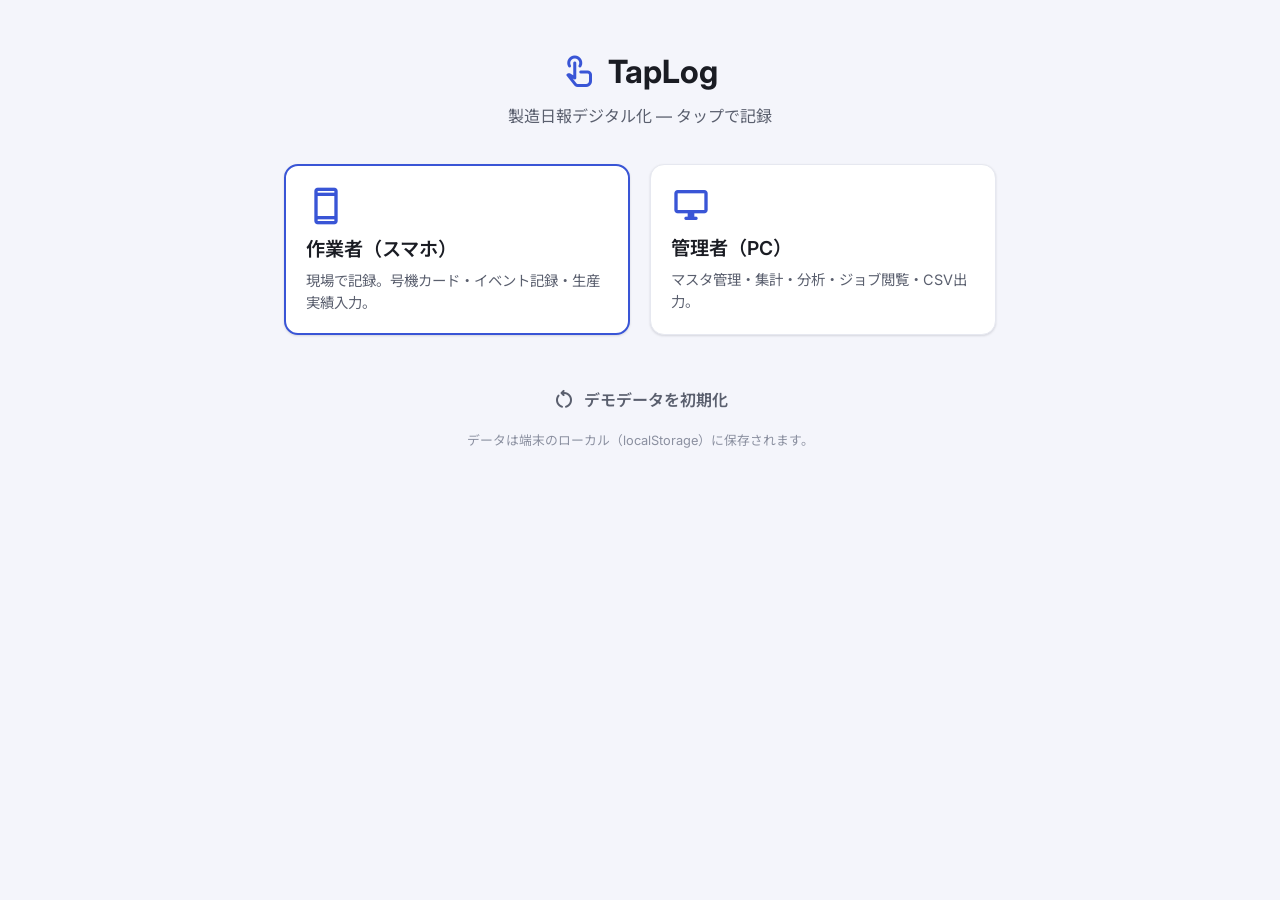
==== app/index.html @ ac2a0f9d "feat: TapLog 製造日報デジタル化アプリ（作業者/管理者2フロント） 要件 v0.7 と画面サンプルに基づく試作実装。 - ビルド不要の静的SPA（Vanilla JS / ES Modul" ====
<!DOCTYPE html>
<html lang="ja" data-theme="light">
  <head>
    <meta charset="UTF-8" />
    <meta name="viewport" content="width=device-width, initial-scale=1.0, viewport-fit=cover" />
    <meta name="theme-color" content="#3955d6" />
    <title>TapLog — 製造日報</title>

    <!-- Fonts: Inter (UI) + Roboto Mono (clocks) + Noto Sans JP (日本語) -->
    <link rel="preconnect" href="https://fonts.googleapis.com" />
    <link rel="preconnect" href="https://fonts.gstatic.com" crossorigin />
    <link
      href="https://fonts.googleapis.com/css2?family=Inter:wght@400;500;600;700&family=Noto+Sans+JP:wght@400;500;700&family=Roboto+Mono:wght@400;500&display=swap"
      rel="stylesheet"
    />
    <!-- Material Symbols (Material Design icons) -->
    <link
      rel="stylesheet"
      href="https://fonts.googleapis.com/css2?family=Material+Symbols+Rounded:opsz,wght,FILL,GRAD@20..48,100..700,0..1,-50..200&display=block"
    />

    <link rel="stylesheet" href="./css/tokens.css" />
    <link rel="stylesheet" href="./css/base.css" />
    <link rel="stylesheet" href="./css/worker.css" />
    <link rel="stylesheet" href="./css/admin.css" />
  </head>
  <body>
    <div id="app">
      <noscript>TapLog はJavaScriptを有効にしてご利用ください。</noscript>
    </div>
    <script type="module" src="./js/main.js"></script>
  </body>
</html>
---- app/css/tokens.css ----
/* ============================================================
   TapLog — Design Tokens (Material Design 3 inspired)
   Defines the CSS variables consumed across the app. The
   variable names mirror those used in the original mockups so
   the mockup markup carries over unchanged.
   ============================================================ */

:root {
  /* --- Brand / primary palette (M3 "primary" role) --- */
  --md-primary: #3955d6;
  --md-primary-hover: #2f49ba;
  --md-primary-container: #e1e6ff;
  --md-on-primary: #ffffff;

  /* --- Neutral surfaces --- */
  --color-background-primary: #ffffff;
  --color-background-secondary: #f4f5fb;
  --color-background-tertiary: #e8eaf3;

  /* --- Text roles --- */
  --color-text-primary: #1a1c23;
  --color-text-secondary: #5a5f6e;
  --color-text-tertiary: #8b90a0;

  /* --- Semantic: info / success / warning / danger --- */
  --color-text-info: #3955d6;
  --color-background-info: #e1e6ff;
  --color-border-info: #3955d6;

  --color-text-success: #1b7f4b;
  --color-background-success: #d8f3e3;

  --color-text-warning: #9a6700;
  --color-background-warning: #fdf0d2;

  --color-text-danger: #b3261e;
  --color-background-danger: #fbe1df;

  /* --- Borders --- */
  --color-border-primary: #c9cdda;
  --color-border-secondary: #d8dbe6;
  --color-border-tertiary: #e6e8f0;

  /* --- Radius scale --- */
  --border-radius-sm: 6px;
  --border-radius-md: 10px;
  --border-radius-lg: 14px;
  --border-radius-xl: 24px;
  --border-radius-pill: 999px;

  /* --- Elevation (M3 surface tints / shadows) --- */
  --shadow-1: 0 1px 2px rgba(20, 22, 35, 0.06), 0 1px 3px rgba(20, 22, 35, 0.08);
  --shadow-2: 0 2px 6px rgba(20, 22, 35, 0.08), 0 4px 12px rgba(20, 22, 35, 0.06);
  --shadow-3: 0 8px 24px rgba(20, 22, 35, 0.12);

  /* --- Typography --- */
  --font-sans: "Inter", "Hiragino Kaku Gothic ProN", "Noto Sans JP",
    "Yu Gothic", "Meiryo", system-ui, -apple-system, sans-serif;
  --font-mono: "Roboto Mono", "SF Mono", "Consolas", monospace;

  /* --- Worker (smartphone) larger base sizing --- */
  --worker-font-base: 17px;
  --worker-touch-min: 56px;

  /* --- Layout --- */
  --header-height: 60px;
  --admin-sidebar-width: 232px;
}

/* ============================================================
   Dark theme — opt-in via [data-theme="dark"] on <html>.
   ============================================================ */
:root[data-theme="dark"] {
  --md-primary: #aebbff;
  --md-primary-hover: #c4cdff;
  --md-primary-container: #2a3580;
  --md-on-primary: #1a1c23;

  --color-background-primary: #15171e;
  --color-background-secondary: #1d2029;
  --color-background-tertiary: #272b37;

  --color-text-primary: #eceef5;
  --color-text-secondary: #aab0c0;
  --color-text-tertiary: #7d8294;

  --color-text-info: #aebbff;
  --color-background-info: #2a3580;
  --color-border-info: #6f81e8;

  --color-text-success: #74dca1;
  --color-background-success: #143a26;

  --color-text-warning: #f0c668;
  --color-background-warning: #3d3013;

  --color-text-danger: #f2b8b5;
  --color-background-danger: #4a1d1a;

  --color-border-primary: #3a3f4d;
  --color-border-secondary: #2f3340;
  --color-border-tertiary: #272b37;

  --shadow-1: 0 1px 2px rgba(0, 0, 0, 0.4);
  --shadow-2: 0 2px 8px rgba(0, 0, 0, 0.45);
  --shadow-3: 0 8px 24px rgba(0, 0, 0, 0.55);
}
---- app/css/base.css ----
/* ============================================================
   TapLog — Base styles & shared components
   ============================================================ */

*,
*::before,
*::after {
  box-sizing: border-box;
}

html,
body {
  margin: 0;
  padding: 0;
  height: 100%;
}

body {
  font-family: var(--font-sans);
  color: var(--color-text-primary);
  background: var(--color-background-secondary);
  -webkit-font-smoothing: antialiased;
  text-rendering: optimizeLegibility;
  line-height: 1.5;
}

#app {
  min-height: 100%;
}

/* Accessibility helper */
.sr-only {
  position: absolute;
  width: 1px;
  height: 1px;
  padding: 0;
  margin: -1px;
  overflow: hidden;
  clip: rect(0, 0, 0, 0);
  border: 0;
}

/* Material Symbols icon sizing */
.material-symbols-rounded {
  font-variation-settings: "FILL" 0, "wght" 400, "GRAD" 0, "opsz" 24;
  vertical-align: middle;
  user-select: none;
  line-height: 1;
}

/* ---- Form controls ---- */
input,
select,
textarea,
button {
  font-family: inherit;
  font-size: 1rem;
  color: var(--color-text-primary);
}

input[type="text"],
input[type="number"],
input[type="password"],
select,
textarea {
  width: 100%;
  padding: 12px 14px;
  background: var(--color-background-primary);
  border: 1px solid var(--color-border-secondary);
  border-radius: var(--border-radius-md);
  transition: border-color 0.15s, box-shadow 0.15s;
}

input:focus,
select:focus,
textarea:focus {
  outline: none;
  border-color: var(--md-primary);
  box-shadow: 0 0 0 3px var(--md-primary-container);
}

label {
  font-weight: 500;
}

/* ---- Buttons ---- */
.btn {
  display: inline-flex;
  align-items: center;
  justify-content: center;
  gap: 8px;
  padding: 12px 20px;
  border: none;
  border-radius: var(--border-radius-md);
  font-size: 1rem;
  font-weight: 600;
  cursor: pointer;
  transition: background 0.15s, box-shadow 0.15s, transform 0.05s;
  text-decoration: none;
  white-space: nowrap;
}

.btn:active {
  transform: scale(0.985);
}

.btn-primary {
  background: var(--md-primary);
  color: var(--md-on-primary);
}

.btn-primary:hover {
  background: var(--md-primary-hover);
}

.btn-tonal {
  background: var(--color-background-info);
  color: var(--color-text-info);
}

.btn-outline {
  background: var(--color-background-primary);
  border: 1px solid var(--color-border-secondary);
  color: var(--color-text-primary);
}

.btn-outline:hover {
  background: var(--color-background-secondary);
}

.btn-ghost {
  background: transparent;
  color: var(--color-text-secondary);
}

.btn-ghost:hover {
  background: var(--color-background-secondary);
}

.btn-danger {
  background: var(--color-background-danger);
  color: var(--color-text-danger);
}

.btn:disabled {
  opacity: 0.5;
  cursor: not-allowed;
}

/* ---- Badges ---- */
.badge {
  display: inline-flex;
  align-items: center;
  gap: 4px;
  font-size: 0.8rem;
  font-weight: 600;
  padding: 3px 10px;
  border-radius: var(--border-radius-md);
  white-space: nowrap;
}

.badge-success {
  background: var(--color-background-success);
  color: var(--color-text-success);
}
.badge-warning {
  background: var(--color-background-warning);
  color: var(--color-text-warning);
}
.badge-info {
  background: var(--color-background-info);
  color: var(--color-text-info);
}
.badge-neutral {
  background: var(--color-background-tertiary);
  color: var(--color-text-secondary);
}
.badge-danger {
  background: var(--color-background-danger);
  color: var(--color-text-danger);
}

/* ---- Cards ---- */
.card {
  background: var(--color-background-primary);
  border: 1px solid var(--color-border-tertiary);
  border-radius: var(--border-radius-lg);
  box-shadow: var(--shadow-1);
}

/* ---- Toast / snackbar ---- */
#toast-host {
  position: fixed;
  left: 50%;
  bottom: 24px;
  transform: translateX(-50%);
  z-index: 1000;
  display: flex;
  flex-direction: column;
  gap: 8px;
  align-items: center;
  pointer-events: none;
}

.toast {
  background: var(--color-text-primary);
  color: var(--color-background-primary);
  padding: 12px 20px;
  border-radius: var(--border-radius-pill);
  box-shadow: var(--shadow-3);
  font-size: 0.95rem;
  font-weight: 500;
  animation: toast-in 0.2s ease;
  max-width: 92vw;
}

.toast.toast-success {
  background: var(--color-text-success);
  color: #fff;
}
.toast.toast-danger {
  background: var(--color-text-danger);
  color: #fff;
}

@keyframes toast-in {
  from {
    opacity: 0;
    transform: translateY(12px);
  }
}

/* ---- Modal / dialog ---- */
.modal-backdrop {
  position: fixed;
  inset: 0;
  background: rgba(15, 17, 25, 0.45);
  display: flex;
  align-items: center;
  justify-content: center;
  z-index: 900;
  padding: 16px;
  animation: fade-in 0.15s ease;
}

.modal {
  background: var(--color-background-primary);
  border-radius: var(--border-radius-lg);
  box-shadow: var(--shadow-3);
  width: 100%;
  max-width: 440px;
  max-height: 90vh;
  overflow-y: auto;
  animation: modal-in 0.2s ease;
}

.modal-header {
  padding: 20px 20px 8px;
  font-size: 1.15rem;
  font-weight: 600;
}

.modal-body {
  padding: 8px 20px 20px;
  display: flex;
  flex-direction: column;
  gap: 14px;
}

.modal-actions {
  display: flex;
  justify-content: flex-end;
  gap: 10px;
  padding: 8px 20px 20px;
}

.field {
  display: flex;
  flex-direction: column;
  gap: 6px;
}

.field-label {
  font-size: 0.85rem;
  color: var(--color-text-secondary);
  font-weight: 500;
}

@keyframes fade-in {
  from {
    opacity: 0;
  }
}
@keyframes modal-in {
  from {
    opacity: 0;
    transform: translateY(16px) scale(0.98);
  }
}

/* ---- Offline indicator pill ---- */
.net-pill {
  display: inline-flex;
  align-items: center;
  gap: 6px;
  font-size: 0.8rem;
  padding: 4px 10px;
  border-radius: var(--border-radius-pill);
}
.net-pill.online {
  background: var(--color-background-success);
  color: var(--color-text-success);
}
.net-pill.offline {
  background: var(--color-background-warning);
  color: var(--color-text-warning);
}

/* ---- Empty state ---- */
.empty {
  text-align: center;
  padding: 48px 16px;
  color: var(--color-text-tertiary);
}
.empty .material-symbols-rounded {
  font-size: 48px;
  display: block;
  margin: 0 auto 12px;
}
---- app/css/worker.css ----
/* ============================================================
   Worker (smartphone) UI — large touch targets & big type.
   Mobile-first; centered phone-width column on larger screens.
   ============================================================ */

.worker {
  font-size: var(--worker-font-base);
  max-width: 480px;
  margin: 0 auto;
  min-height: 100vh;
  background: var(--color-background-primary);
  display: flex;
  flex-direction: column;
}

.worker-topbar {
  position: sticky;
  top: 0;
  z-index: 50;
  display: flex;
  align-items: center;
  justify-content: space-between;
  gap: 10px;
  padding: 12px 16px;
  background: var(--color-background-primary);
  border-bottom: 1px solid var(--color-border-tertiary);
}

.worker-title {
  font-size: 1.25rem;
  font-weight: 600;
  display: flex;
  align-items: center;
  gap: 8px;
}

.worker-body {
  flex: 1;
  padding: 16px;
  display: flex;
  flex-direction: column;
  gap: 14px;
}

/* current operator chip + handover */
.operator-bar {
  display: flex;
  align-items: center;
  justify-content: space-between;
  gap: 10px;
  background: var(--color-background-secondary);
  border-radius: var(--border-radius-pill);
  padding: 6px 8px 6px 6px;
}

.operator-chip {
  display: flex;
  align-items: center;
  gap: 8px;
  font-size: 0.95rem;
  color: var(--color-text-secondary);
}

.operator-avatar {
  width: 32px;
  height: 32px;
  border-radius: 50%;
  background: var(--color-background-info);
  color: var(--color-text-info);
  font-weight: 700;
  display: flex;
  align-items: center;
  justify-content: center;
  font-size: 0.95rem;
}

.handover-btn {
  display: inline-flex;
  align-items: center;
  gap: 6px;
  background: var(--color-background-info);
  color: var(--color-text-info);
  border: none;
  border-radius: var(--border-radius-pill);
  padding: 8px 16px;
  font-weight: 600;
  font-size: 0.95rem;
  cursor: pointer;
}

/* machine cards */
.machine-card {
  display: flex;
  align-items: center;
  gap: 14px;
  padding: 18px 16px;
  background: var(--color-background-primary);
  border: 1px solid var(--color-border-tertiary);
  border-radius: var(--border-radius-lg);
  box-shadow: var(--shadow-1);
  cursor: pointer;
  min-height: var(--worker-touch-min);
  transition: box-shadow 0.15s, transform 0.05s;
}
.machine-card:active {
  transform: scale(0.99);
}
.machine-card.is-idle {
  border-style: dashed;
  box-shadow: none;
  background: var(--color-background-secondary);
}

.machine-no {
  font-size: 1.2rem;
  font-weight: 700;
  min-width: 58px;
}
.machine-main {
  flex: 1;
  min-width: 0;
}
.machine-main .line1 {
  font-size: 1.05rem;
  font-weight: 500;
}
.machine-main .line2 {
  font-size: 0.9rem;
  color: var(--color-text-secondary);
  margin-top: 2px;
}

/* big primary action (start job, etc.) */
.worker-cta {
  display: flex;
  align-items: center;
  justify-content: center;
  gap: 10px;
  width: 100%;
  padding: 18px;
  border: none;
  border-radius: var(--border-radius-lg);
  background: var(--md-primary);
  color: var(--md-on-primary);
  font-size: 1.15rem;
  font-weight: 600;
  cursor: pointer;
  box-shadow: var(--shadow-2);
  min-height: 60px;
}
.worker-cta.tonal {
  background: var(--color-background-info);
  color: var(--color-text-info);
  box-shadow: none;
}
.worker-cta:active {
  transform: scale(0.99);
}

/* running event banner */
.run-banner {
  border: 2px solid var(--color-border-info);
  border-radius: var(--border-radius-lg);
  padding: 14px 16px;
  display: flex;
  align-items: center;
  gap: 12px;
  background: var(--color-background-primary);
}
.run-banner .run-name {
  font-size: 1.05rem;
  font-weight: 600;
}
.run-banner .run-sub {
  font-size: 0.85rem;
  color: var(--color-text-info);
}
.run-clock {
  font-family: var(--font-mono);
  font-size: 1.5rem;
  font-weight: 500;
}
.run-stop {
  background: var(--color-text-primary);
  color: var(--color-background-primary);
  border: none;
  padding: 12px 20px;
  border-radius: var(--border-radius-md);
  font-weight: 600;
  font-size: 1rem;
  cursor: pointer;
}

/* event grid */
.event-grid {
  display: grid;
  grid-template-columns: repeat(2, 1fr);
  gap: 12px;
}
.event-btn {
  display: flex;
  flex-direction: column;
  align-items: center;
  justify-content: center;
  gap: 8px;
  padding: 18px 8px;
  border: 1px solid var(--color-border-tertiary);
  border-radius: var(--border-radius-lg);
  background: var(--color-background-primary);
  cursor: pointer;
  min-height: 92px;
  font-size: 1rem;
  color: var(--color-text-primary);
  transition: background 0.12s, border-color 0.12s;
}
.event-btn .material-symbols-rounded {
  font-size: 28px;
  color: var(--color-text-secondary);
}
.event-btn:active {
  background: var(--color-background-secondary);
}
.event-btn.is-running {
  border-color: var(--md-primary);
  background: var(--color-background-info);
}
.event-btn.is-running .material-symbols-rounded {
  color: var(--color-text-info);
}

/* metric tiles */
.metric-row {
  display: grid;
  grid-template-columns: repeat(3, 1fr);
  gap: 10px;
}
.metric-tile {
  background: var(--color-background-secondary);
  border-radius: var(--border-radius-md);
  padding: 12px 6px;
  text-align: center;
}
.metric-tile .m-label {
  font-size: 0.78rem;
  color: var(--color-text-secondary);
}
.metric-tile .m-value {
  font-size: 1.3rem;
  font-weight: 600;
  margin-top: 2px;
}

/* section heading */
.worker-section-label {
  font-size: 0.95rem;
  color: var(--color-text-secondary);
  font-weight: 500;
  margin-top: 4px;
}

/* production result form */
.result-grid {
  display: grid;
  grid-template-columns: 1fr 1fr;
  gap: 12px;
}
.result-grid .field-label {
  font-size: 0.9rem;
}
.result-grid input {
  font-size: 1.2rem;
  text-align: right;
}

.defect-row {
  display: flex;
  align-items: center;
  gap: 12px;
  padding: 6px 0;
}
.defect-row .d-name {
  flex: 1;
  font-size: 1.05rem;
}
.defect-row input {
  width: 84px;
  text-align: center;
  font-size: 1.2rem;
}
.defect-total {
  display: flex;
  align-items: center;
  justify-content: space-between;
  background: var(--color-background-secondary);
  border-radius: var(--border-radius-md);
  padding: 14px 16px;
}
.defect-total .dt-value {
  font-size: 1.4rem;
  font-weight: 700;
}

/* back link */
.worker-back {
  display: inline-flex;
  align-items: center;
  gap: 8px;
  background: none;
  border: none;
  font-size: 1.1rem;
  font-weight: 600;
  color: var(--color-text-primary);
  cursor: pointer;
  padding: 0;
}
.worker-back .material-symbols-rounded {
  color: var(--color-text-secondary);
}

/* login screen */
.login-wrap {
  flex: 1;
  display: flex;
  flex-direction: column;
  align-items: center;
  justify-content: center;
  text-align: center;
  padding: 24px;
  gap: 8px;
}
.qr-frame {
  position: relative;
  width: 200px;
  height: 200px;
  margin: 16px auto;
  background: var(--color-background-tertiary);
  border-radius: var(--border-radius-md);
  display: flex;
  align-items: center;
  justify-content: center;
}
.qr-frame .material-symbols-rounded {
  font-size: 72px;
  color: var(--color-text-tertiary);
}
.qr-corner {
  position: absolute;
  width: 26px;
  height: 26px;
}
.login-divider {
  display: flex;
  align-items: center;
  gap: 12px;
  width: 100%;
  margin: 12px 0;
  color: var(--color-text-tertiary);
  font-size: 0.9rem;
}
.login-divider::before,
.login-divider::after {
  content: "";
  flex: 1;
  height: 1px;
  background: var(--color-border-tertiary);
}
---- app/css/admin.css ----
/* ============================================================
   Admin (PC web) UI — sidebar layout, tables, dashboard.
   ============================================================ */

.admin {
  display: grid;
  grid-template-columns: var(--admin-sidebar-width) 1fr;
  min-height: 100vh;
}

.admin-sidebar {
  background: var(--color-background-primary);
  border-right: 1px solid var(--color-border-tertiary);
  padding: 20px 14px;
  display: flex;
  flex-direction: column;
  gap: 4px;
  position: sticky;
  top: 0;
  height: 100vh;
}

.admin-brand {
  display: flex;
  align-items: center;
  gap: 10px;
  font-size: 1.25rem;
  font-weight: 700;
  padding: 6px 10px 18px;
}
.admin-brand .material-symbols-rounded {
  color: var(--md-primary);
  font-size: 28px;
}

.nav-item {
  display: flex;
  align-items: center;
  gap: 12px;
  padding: 11px 14px;
  border-radius: var(--border-radius-md);
  color: var(--color-text-secondary);
  text-decoration: none;
  font-weight: 500;
  cursor: pointer;
  font-size: 0.95rem;
}
.nav-item:hover {
  background: var(--color-background-secondary);
}
.nav-item.active {
  background: var(--color-background-info);
  color: var(--color-text-info);
}
.nav-item .material-symbols-rounded {
  font-size: 22px;
}
.nav-group-label {
  font-size: 0.72rem;
  text-transform: uppercase;
  letter-spacing: 0.05em;
  color: var(--color-text-tertiary);
  padding: 14px 14px 6px;
  font-weight: 600;
}

.admin-main {
  padding: 28px 32px;
  max-width: 1200px;
  width: 100%;
}

.admin-header {
  display: flex;
  align-items: center;
  justify-content: space-between;
  margin-bottom: 24px;
  gap: 16px;
  flex-wrap: wrap;
}
.admin-header h1 {
  font-size: 1.5rem;
  font-weight: 600;
  margin: 0;
}
.breadcrumb {
  font-size: 0.9rem;
  color: var(--color-text-secondary);
}
.breadcrumb a {
  color: var(--color-text-info);
  text-decoration: none;
}

/* KPI summary tiles */
.kpi-grid {
  display: grid;
  grid-template-columns: repeat(auto-fit, minmax(180px, 1fr));
  gap: 16px;
  margin-bottom: 28px;
}
.kpi {
  background: var(--color-background-primary);
  border: 1px solid var(--color-border-tertiary);
  border-radius: var(--border-radius-lg);
  padding: 18px 20px;
  box-shadow: var(--shadow-1);
}
.kpi .k-label {
  font-size: 0.9rem;
  color: var(--color-text-secondary);
  display: flex;
  align-items: center;
  gap: 6px;
}
.kpi .k-value {
  font-size: 2rem;
  font-weight: 600;
  margin-top: 6px;
}
.kpi .k-sub {
  font-size: 0.82rem;
  color: var(--color-text-tertiary);
  margin-top: 2px;
}

/* master tiles on home */
.tile-grid {
  display: grid;
  grid-template-columns: repeat(auto-fit, minmax(200px, 1fr));
  gap: 16px;
}
.master-tile {
  background: var(--color-background-primary);
  border: 1px solid var(--color-border-tertiary);
  border-radius: var(--border-radius-lg);
  padding: 20px;
  display: flex;
  flex-direction: column;
  gap: 8px;
  cursor: pointer;
  text-decoration: none;
  color: inherit;
  box-shadow: var(--shadow-1);
  transition: box-shadow 0.15s, transform 0.05s;
}
.master-tile:hover {
  box-shadow: var(--shadow-2);
  transform: translateY(-1px);
}
.master-tile .material-symbols-rounded {
  font-size: 26px;
  color: var(--color-text-secondary);
}
.master-tile .t-title {
  font-size: 1.05rem;
  font-weight: 600;
}
.master-tile .t-count {
  font-size: 0.9rem;
  color: var(--color-text-secondary);
}

/* section heading with action */
.section-head {
  display: flex;
  align-items: center;
  justify-content: space-between;
  margin: 8px 0 14px;
  gap: 12px;
  flex-wrap: wrap;
}
.section-head h2 {
  font-size: 1.15rem;
  font-weight: 600;
  margin: 0;
}

/* tables */
.table-wrap {
  background: var(--color-background-primary);
  border: 1px solid var(--color-border-tertiary);
  border-radius: var(--border-radius-lg);
  overflow: hidden;
}
table.data {
  width: 100%;
  border-collapse: collapse;
  font-size: 0.95rem;
}
table.data th {
  text-align: left;
  font-size: 0.8rem;
  text-transform: uppercase;
  letter-spacing: 0.03em;
  color: var(--color-text-tertiary);
  font-weight: 600;
  padding: 12px 16px;
  background: var(--color-background-secondary);
  border-bottom: 1px solid var(--color-border-tertiary);
}
table.data td {
  padding: 12px 16px;
  border-top: 1px solid var(--color-border-tertiary);
  vertical-align: middle;
}
table.data tr:hover td {
  background: var(--color-background-secondary);
}
.cell-center {
  text-align: center;
}
.cell-right {
  text-align: right;
}
.row-actions {
  display: inline-flex;
  gap: 4px;
}
.icon-btn {
  background: none;
  border: none;
  cursor: pointer;
  color: var(--color-text-secondary);
  padding: 6px;
  border-radius: var(--border-radius-sm);
  display: inline-flex;
}
.icon-btn:hover {
  background: var(--color-background-tertiary);
  color: var(--color-text-primary);
}
.icon-btn.danger:hover {
  color: var(--color-text-danger);
}
.muted {
  color: var(--color-text-tertiary);
}

/* simple bar chart for dashboard */
.bar-chart {
  display: flex;
  flex-direction: column;
  gap: 12px;
}
.bar-row {
  display: grid;
  grid-template-columns: 90px 1fr 52px;
  align-items: center;
  gap: 12px;
  font-size: 0.92rem;
}
.bar-track {
  background: var(--color-background-tertiary);
  border-radius: var(--border-radius-pill);
  height: 14px;
  overflow: hidden;
}
.bar-fill {
  height: 100%;
  background: var(--md-primary);
  border-radius: var(--border-radius-pill);
  transition: width 0.4s ease;
}
.bar-value {
  text-align: right;
  font-weight: 600;
  font-variant-numeric: tabular-nums;
}

.period-tabs {
  display: inline-flex;
  background: var(--color-background-tertiary);
  border-radius: var(--border-radius-pill);
  padding: 3px;
}
.period-tab {
  border: none;
  background: none;
  padding: 7px 16px;
  border-radius: var(--border-radius-pill);
  cursor: pointer;
  font-size: 0.9rem;
  font-weight: 500;
  color: var(--color-text-secondary);
}
.period-tab.active {
  background: var(--color-background-primary);
  color: var(--color-text-primary);
  box-shadow: var(--shadow-1);
}

.two-col {
  display: grid;
  grid-template-columns: 1fr 1fr;
  gap: 20px;
}

.panel {
  background: var(--color-background-primary);
  border: 1px solid var(--color-border-tertiary);
  border-radius: var(--border-radius-lg);
  padding: 20px;
}
.panel h3 {
  margin: 0 0 16px;
  font-size: 1.05rem;
}

/* responsive: collapse sidebar to top bar on narrow screens */
@media (max-width: 860px) {
  .admin {
    grid-template-columns: 1fr;
  }
  .admin-sidebar {
    position: static;
    height: auto;
    flex-direction: row;
    flex-wrap: wrap;
    align-items: center;
    overflow-x: auto;
  }
  .admin-brand {
    width: 100%;
    padding-bottom: 8px;
  }
  .nav-group-label {
    display: none;
  }
  .admin-main {
    padding: 20px 16px;
  }
  .two-col {
    grid-template-columns: 1fr;
  }
}
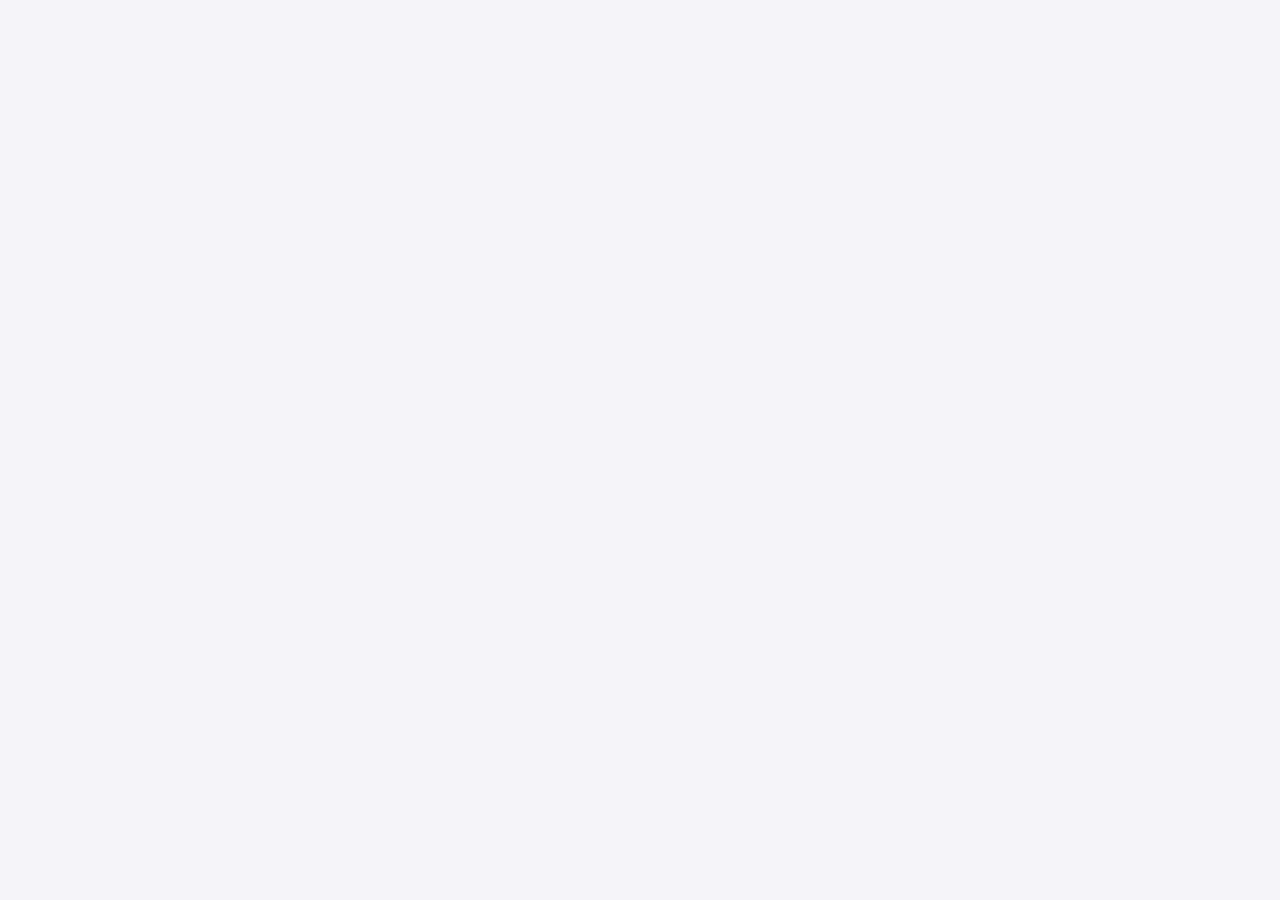
==== commit 5f04ec3c: "feat: 社員証QRコードのカメラ読み取りログイン（要件§7） - qr-scanner.js: getUserMedia(背面カメラ)＋jsQRで映像からQRをデコード - login.js: 「" ====
--- a/app/index.html
+++ b/app/index.html
@@ -23,6 +23,9 @@
     <link rel="stylesheet" href="./css/base.css" />
     <link rel="stylesheet" href="./css/worker.css" />
     <link rel="stylesheet" href="./css/admin.css" />
+
+    <!-- QR decode library (vendored, offline-capable). Exposes window.jsQR. -->
+    <script src="./js/vendor/jsQR.js" defer></script>
   </head>
   <body>
     <div id="app">
--- a/app/css/base.css
+++ b/app/css/base.css
@@ -316,6 +316,21 @@
   color: var(--color-text-warning);
 }
 
+/* ---- Spinner ---- */
+.spinner {
+  width: 38px;
+  height: 38px;
+  border: 4px solid var(--color-background-tertiary);
+  border-top-color: var(--md-primary);
+  border-radius: 50%;
+  animation: spin 0.8s linear infinite;
+}
+@keyframes spin {
+  to {
+    transform: rotate(360deg);
+  }
+}
+
 /* ---- Empty state ---- */
 .empty {
   text-align: center;
--- a/app/css/worker.css
+++ b/app/css/worker.css
@@ -330,18 +330,36 @@
 }
 .qr-frame {
   position: relative;
-  width: 200px;
-  height: 200px;
+  width: 220px;
+  height: 220px;
   margin: 16px auto;
   background: var(--color-background-tertiary);
   border-radius: var(--border-radius-md);
   display: flex;
   align-items: center;
   justify-content: center;
+  overflow: hidden;
+}
+.qr-frame.scanning {
+  background: #000;
+}
+.qr-placeholder {
+  display: flex;
+  align-items: center;
+  justify-content: center;
+  width: 100%;
+  height: 100%;
 }
 .qr-frame .material-symbols-rounded {
   font-size: 72px;
   color: var(--color-text-tertiary);
+}
+.qr-video {
+  position: absolute;
+  inset: 0;
+  width: 100%;
+  height: 100%;
+  object-fit: cover;
 }
 .qr-corner {
   position: absolute;
